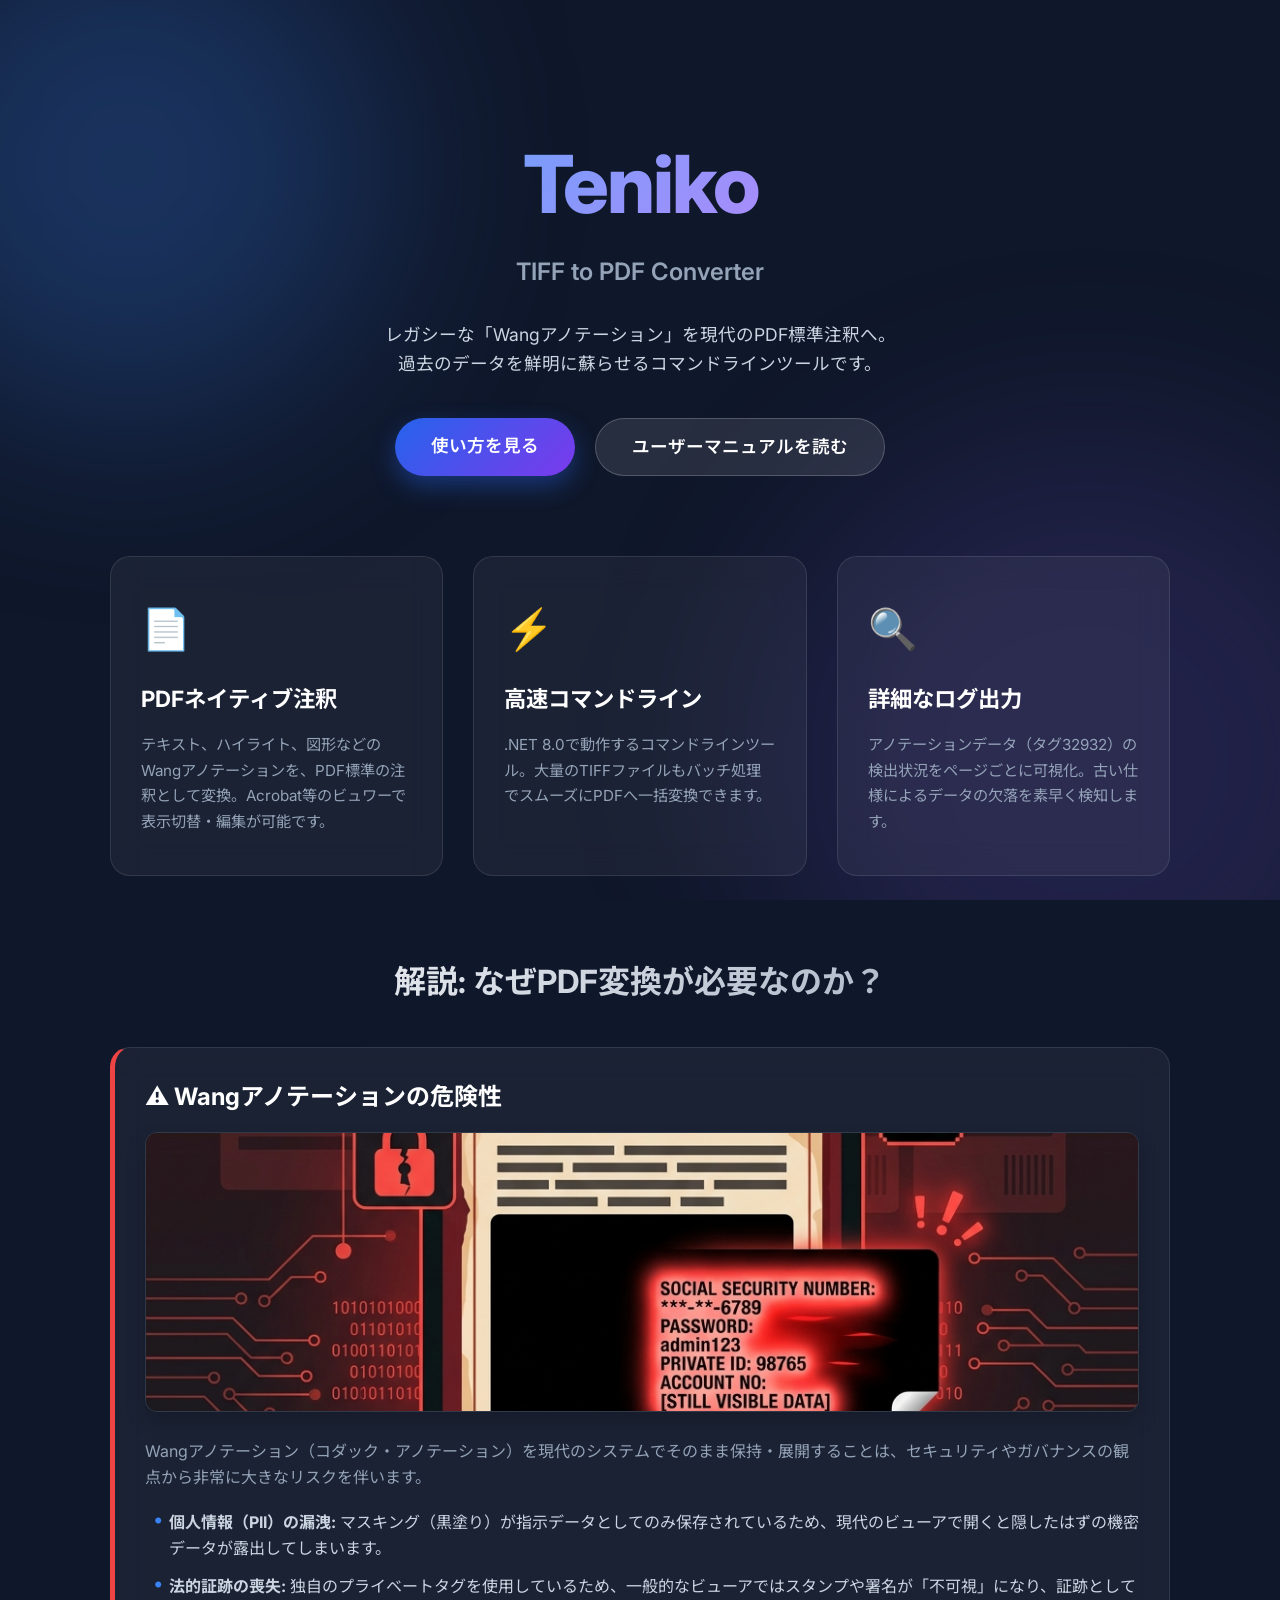
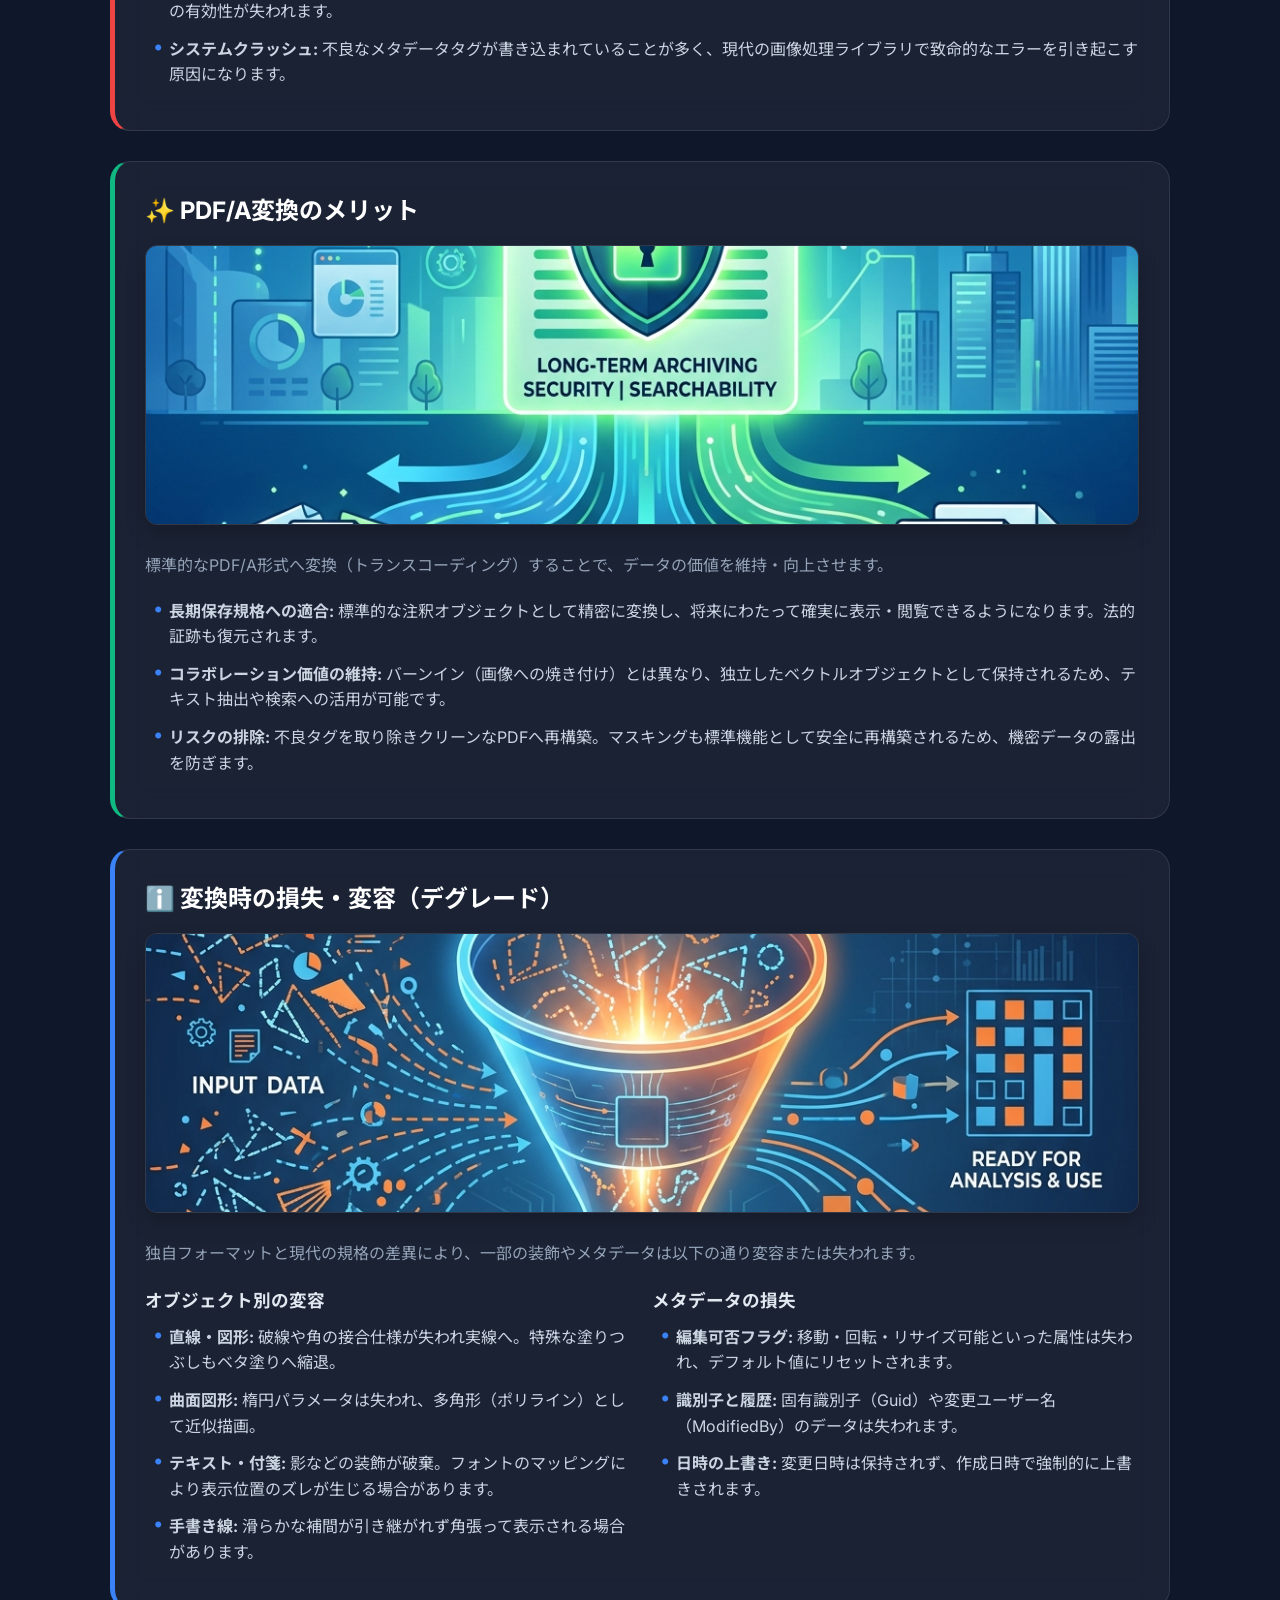
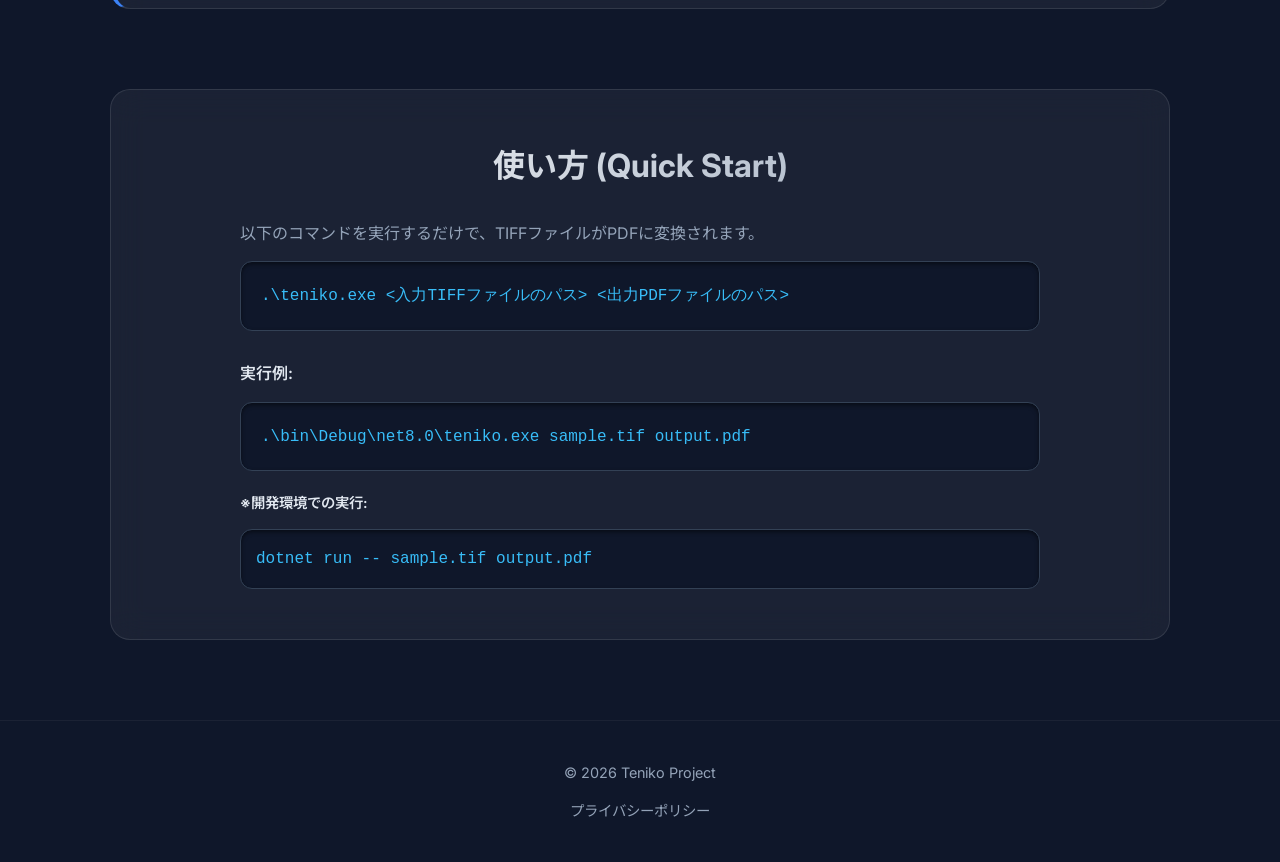
==== index.html @ c72ca00b "Move web files to root and update image links" ====
<!DOCTYPE html>
<html lang="ja">
<head>
    <meta charset="UTF-8">
    <meta name="viewport" content="width=device-width, initial-scale=1.0">
    <title>Teniko - TIFF to PDF Converter</title>
    <meta name="description" content="レガシーなWangアノテーション付きTIFFをモダンなPDFへ変換するツール「Teniko」の解説ページです。">
    <link href="https://fonts.googleapis.com/css2?family=Inter:wght@400;600;800&family=Noto+Sans+JP:wght@400;700&display=swap" rel="stylesheet">
    <link rel="stylesheet" href="style.css">
</head>
<body>
    <div class="background-shapes">
        <div class="shape shape-1"></div>
        <div class="shape shape-2"></div>
    </div>

    <header class="hero">
        <div class="container text-center">
            <h1 class="logo-title">Teniko</h1>
            <p class="tagline">TIFF to PDF Converter</p>
            <p class="hero-desc">レガシーな「Wangアノテーション」を現代のPDF標準注釈へ。<br>過去のデータを鮮明に蘇らせるコマンドラインツールです。</p>
            <div style="display: flex; gap: 20px; justify-content: center; flex-wrap: wrap;">
                <a href="#usage" class="btn-primary">使い方を見る</a>
                <a href="manual.html" class="btn-primary" style="background: rgba(255,255,255,0.1); border: 1px solid rgba(255,255,255,0.2); box-shadow: none;">ユーザーマニュアルを読む</a>
            </div>
        </div>
    </header>

    <main class="container">
        <section class="features">
            <div class="card glass">
                <div class="icon">📄</div>
                <h2>PDFネイティブ注釈</h2>
                <p>テキスト、ハイライト、図形などのWangアノテーションを、PDF標準の注釈として変換。Acrobat等のビュワーで表示切替・編集が可能です。</p>
            </div>
            <div class="card glass">
                <div class="icon">⚡</div>
                <h2>高速コマンドライン</h2>
                <p>.NET 8.0で動作するコマンドラインツール。大量のTIFFファイルもバッチ処理でスムーズにPDFへ一括変換できます。</p>
            </div>
            <div class="card glass">
                <div class="icon">🔍</div>
                <h2>詳細なログ出力</h2>
                <p>アノテーションデータ（タグ32932）の検出状況をページごとに可視化。古い仕様によるデータの欠落を素早く検知します。</p>
            </div>
        </section>

        <section class="details-section">
            <h2 class="section-title">解説: なぜPDF変換が必要なのか？</h2>
            
            <div class="detail-card glass warning-card">
                <h3>⚠️ Wangアノテーションの危険性</h3>
                <img src="img/concept_wang_risks.png" alt="Wangアノテーションの危険性" class="detail-image">
                <p>Wangアノテーション（コダック・アノテーション）を現代のシステムでそのまま保持・展開することは、セキュリティやガバナンスの観点から非常に大きなリスクを伴います。</p>
                <ul>
                    <li><strong>個人情報（PII）の漏洩:</strong> マスキング（黒塗り）が指示データとしてのみ保存されているため、現代のビューアで開くと隠したはずの機密データが露出してしまいます。</li>
                    <li><strong>法的証跡の喪失:</strong> 独自のプライベートタグを使用しているため、一般的なビューアではスタンプや署名が「不可視」になり、証跡としての有効性が失われます。</li>
                    <li><strong>システムクラッシュ:</strong> 不良なメタデータタグが書き込まれていることが多く、現代の画像処理ライブラリで致命的なエラーを引き起こす原因になります。</li>
                </ul>
            </div>

            <div class="detail-card glass success-card">
                <h3>✨ PDF/A変換のメリット</h3>
                <img src="img/concept_pdf_benefits.png" alt="PDF/A変換のメリット" class="detail-image">
                <p>標準的なPDF/A形式へ変換（トランスコーディング）することで、データの価値を維持・向上させます。</p>
                <ul>
                    <li><strong>長期保存規格への適合:</strong> 標準的な注釈オブジェクトとして精密に変換し、将来にわたって確実に表示・閲覧できるようになります。法的証跡も復元されます。</li>
                    <li><strong>コラボレーション価値の維持:</strong> バーンイン（画像への焼き付け）とは異なり、独立したベクトルオブジェクトとして保持されるため、テキスト抽出や検索への活用が可能です。</li>
                    <li><strong>リスクの排除:</strong> 不良タグを取り除きクリーンなPDFへ再構築。マスキングも標準機能として安全に再構築されるため、機密データの露出を防ぎます。</li>
                </ul>
            </div>

            <div class="detail-card glass info-card">
                <h3>ℹ️ 変換時の損失・変容（デグレード）</h3>
                <img src="img/concept_degradation.png" alt="変換時の損失・変容" class="detail-image">
                <p>独自フォーマットと現代の規格の差異により、一部の装飾やメタデータは以下の通り変容または失われます。</p>
                <div class="grid-2col">
                    <div>
                        <h4>オブジェクト別の変容</h4>
                        <ul>
                            <li><strong>直線・図形:</strong> 破線や角の接合仕様が失われ実線へ。特殊な塗りつぶしもベタ塗りへ縮退。</li>
                            <li><strong>曲面図形:</strong> 楕円パラメータは失われ、多角形（ポリライン）として近似描画。</li>
                            <li><strong>テキスト・付箋:</strong> 影などの装飾が破棄。フォントのマッピングにより表示位置のズレが生じる場合があります。</li>
                            <li><strong>手書き線:</strong> 滑らかな補間が引き継がれず角張って表示される場合があります。</li>
                        </ul>
                    </div>
                    <div>
                        <h4>メタデータの損失</h4>
                        <ul>
                            <li><strong>編集可否フラグ:</strong> 移動・回転・リサイズ可能といった属性は失われ、デフォルト値にリセットされます。</li>
                            <li><strong>識別子と履歴:</strong> 固有識別子（Guid）や変更ユーザー名（ModifiedBy）のデータは失われます。</li>
                            <li><strong>日時の上書き:</strong> 変更日時は保持されず、作成日時で強制的に上書きされます。</li>
                        </ul>
                    </div>
                </div>
            </div>
        </section>

        <section id="usage" class="usage-section glass">
            <h2>使い方 (Quick Start)</h2>
            <div class="code-block-container">
                <p>以下のコマンドを実行するだけで、TIFFファイルがPDFに変換されます。</p>
                <div class="code-block">
                    <code>.\teniko.exe &lt;入力TIFFファイルのパス&gt; &lt;出力PDFファイルのパス&gt;</code>
                </div>
                <p class="example-title">実行例:</p>
                <div class="code-block">
                    <code>.\bin\Debug\net8.0\teniko.exe sample.tif output.pdf</code>
                </div>
                <p class="example-title" style="margin-top:20px; font-size:0.9em;">※開発環境での実行:</p>
                <div class="code-block" style="padding:15px;">
                    <code>dotnet run -- sample.tif output.pdf</code>
                </div>
            </div>
        </section>
    </main>

    <footer>
        <p>&copy; 2026 Teniko Project</p>
        <div style="margin-top: 15px;">
            <a href="privacy.html" style="color: var(--text-secondary); text-decoration: none; font-size: 0.9rem; transition: color 0.3s;" onmouseover="this.style.color='#fff'" onmouseout="this.style.color='var(--text-secondary)'">プライバシーポリシー</a>
        </div>
    </footer>

    <script>
        document.addEventListener('DOMContentLoaded', () => {
            const observer = new IntersectionObserver((entries) => {
                entries.forEach(entry => {
                    if (entry.isIntersecting) {
                        entry.target.style.opacity = 1;
                        entry.target.style.transform = 'translateY(0)';
                        observer.unobserve(entry.target);
                    }
                });
            }, { threshold: 0.1 });

            document.querySelectorAll('.card, .usage-section, .detail-card').forEach(el => {
                el.style.opacity = 0;
                el.style.transform = 'translateY(30px)';
                el.style.transition = 'all 0.8s cubic-bezier(0.4, 0, 0.2, 1)';
                observer.observe(el);
            });
        });
    </script>
</body>
</html>
---- style.css ----
:root {
    --bg-color: #0f172a;
    --text-primary: #f8fafc;
    --text-secondary: #94a3b8;
    --accent-color: #3b82f6;
    --accent-glow: rgba(59, 130, 246, 0.5);
    --glass-bg: rgba(255, 255, 255, 0.05);
    --glass-border: rgba(255, 255, 255, 0.1);
}

* {
    box-sizing: border-box;
    margin: 0;
    padding: 0;
}

body {
    font-family: 'Inter', 'Noto Sans JP', sans-serif;
    background-color: var(--bg-color);
    color: var(--text-primary);
    line-height: 1.6;
    overflow-x: hidden;
    position: relative;
}

/* Background animated shapes */
.background-shapes {
    position: fixed;
    top: 0;
    left: 0;
    width: 100vw;
    height: 100vh;
    z-index: -1;
    overflow: hidden;
}

.shape {
    position: absolute;
    filter: blur(100px);
    border-radius: 50%;
    animation: float 20s infinite alternate;
}

.shape-1 {
    width: 40vw;
    height: 40vw;
    background: rgba(59, 130, 246, 0.25);
    top: -10%;
    left: -10%;
}

.shape-2 {
    width: 50vw;
    height: 50vw;
    background: rgba(139, 92, 246, 0.15);
    bottom: -20%;
    right: -10%;
    animation-delay: -5s;
}

@keyframes float {
    0% { transform: translate(0, 0) scale(1); }
    100% { transform: translate(50px, 50px) scale(1.1); }
}

.container {
    max-width: 1100px;
    margin: 0 auto;
    padding: 0 20px;
}

.text-center {
    text-align: center;
}

/* Hero Section */
.hero {
    padding: 120px 0 80px;
    display: flex;
    flex-direction: column;
    align-items: center;
    justify-content: center;
}

.logo-title {
    font-size: 5rem;
    font-weight: 800;
    background: linear-gradient(135deg, #60a5fa, #c084fc);
    -webkit-background-clip: text;
    -webkit-text-fill-color: transparent;
    margin-bottom: 5px;
    letter-spacing: -2px;
}

.tagline {
    font-size: 1.5rem;
    color: var(--text-secondary);
    margin-bottom: 30px;
    font-weight: 600;
}

.hero-desc {
    font-size: 1.1rem;
    max-width: 600px;
    margin: 0 auto 40px;
    color: #cbd5e1;
}

.btn-primary {
    display: inline-block;
    padding: 14px 36px;
    font-size: 1.1rem;
    font-weight: 600;
    color: #fff;
    background: linear-gradient(135deg, #2563eb, #7c3aed);
    border-radius: 50px;
    text-decoration: none;
    box-shadow: 0 10px 25px rgba(37, 99, 235, 0.4);
    transition: all 0.3s ease;
}

.btn-primary:hover {
    transform: translateY(-3px);
    box-shadow: 0 15px 35px rgba(37, 99, 235, 0.6);
}

/* Glassmorphism utility */
.glass {
    background: var(--glass-bg);
    backdrop-filter: blur(16px);
    -webkit-backdrop-filter: blur(16px);
    border: 1px solid var(--glass-border);
    border-radius: 20px;
}

/* Features Section */
.features {
    display: grid;
    grid-template-columns: repeat(auto-fit, minmax(300px, 1fr));
    gap: 30px;
    margin-bottom: 80px;
}

.card {
    padding: 40px 30px;
    text-align: left;
    transition: transform 0.3s ease, box-shadow 0.3s ease, border-color 0.3s ease;
}

.card:hover {
    transform: translateY(-10px) !important;
    box-shadow: 0 20px 40px rgba(0, 0, 0, 0.4);
    border-color: rgba(255, 255, 255, 0.3);
}

.card .icon {
    font-size: 2.5rem;
    margin-bottom: 20px;
}

.card h2 {
    font-size: 1.4rem;
    margin-bottom: 15px;
    color: #fff;
    font-weight: 700;
}

.card p {
    color: var(--text-secondary);
    font-size: 0.95rem;
    line-height: 1.7;
}

/* Usage Section */
.usage-section {
    padding: 50px;
    margin-bottom: 80px;
}

.usage-section h2 {
    font-size: 2rem;
    margin-bottom: 30px;
    text-align: center;
    background: linear-gradient(135deg, #fff, #94a3b8);
    -webkit-background-clip: text;
    -webkit-text-fill-color: transparent;
}

.code-block-container {
    max-width: 800px;
    margin: 0 auto;
}

.code-block-container p {
    margin-bottom: 15px;
    color: var(--text-secondary);
}

.example-title {
    margin-top: 30px;
    font-weight: 600;
    color: #e2e8f0 !important;
}

.code-block {
    background: #0f172a;
    padding: 20px;
    border-radius: 12px;
    border: 1px solid #334155;
    position: relative;
    overflow-x: auto;
    box-shadow: inset 0 2px 4px rgba(0,0,0,0.5);
}

.code-block code {
    font-family: 'Consolas', 'Courier New', monospace;
    color: #38bdf8;
    font-size: 1rem;
}

/* Footer */
footer {
    text-align: center;
    padding: 40px 0;
    color: var(--text-secondary);
    border-top: 1px solid rgba(255,255,255,0.05);
    font-size: 0.9rem;
}

/* Details Section */
.details-section {
    margin-bottom: 80px;
}

.section-title {
    font-size: 2rem;
    text-align: center;
    margin-bottom: 40px;
    background: linear-gradient(135deg, #fff, #94a3b8);
    -webkit-background-clip: text;
    -webkit-text-fill-color: transparent;
}

.detail-card {
    padding: 30px;
    margin-bottom: 30px;
    border-left: 5px solid transparent;
}

.warning-card { border-left-color: #ef4444; }
.success-card { border-left-color: #10b981; }
.info-card { border-left-color: #3b82f6; }

.detail-card h3 {
    font-size: 1.5rem;
    margin-bottom: 15px;
    color: #fff;
    display: flex;
    align-items: center;
    gap: 10px;
}

.detail-card p {
    color: var(--text-secondary);
    margin-bottom: 20px;
}

.detail-image {
    width: 100%;
    max-height: 280px;
    object-fit: cover;
    border-radius: 12px;
    margin-bottom: 20px;
    border: 1px solid rgba(255, 255, 255, 0.1);
    box-shadow: 0 10px 20px rgba(0, 0, 0, 0.2);
}

.detail-card ul {
    list-style: none;
    padding-left: 0;
}

.detail-card ul li {
    margin-bottom: 12px;
    padding-left: 24px;
    position: relative;
    color: #cbd5e1;
}

.detail-card ul li::before {
    content: '•';
    position: absolute;
    left: 8px;
    color: var(--accent-color);
    font-size: 1.2rem;
    line-height: 1;
}

.grid-2col {
    display: grid;
    grid-template-columns: 1fr 1fr;
    gap: 20px;
}

.grid-2col h4 {
    color: #e2e8f0;
    margin-bottom: 10px;
    font-size: 1.1rem;
}

@media (max-width: 768px) {
    .grid-2col {
        grid-template-columns: 1fr;
    }
}
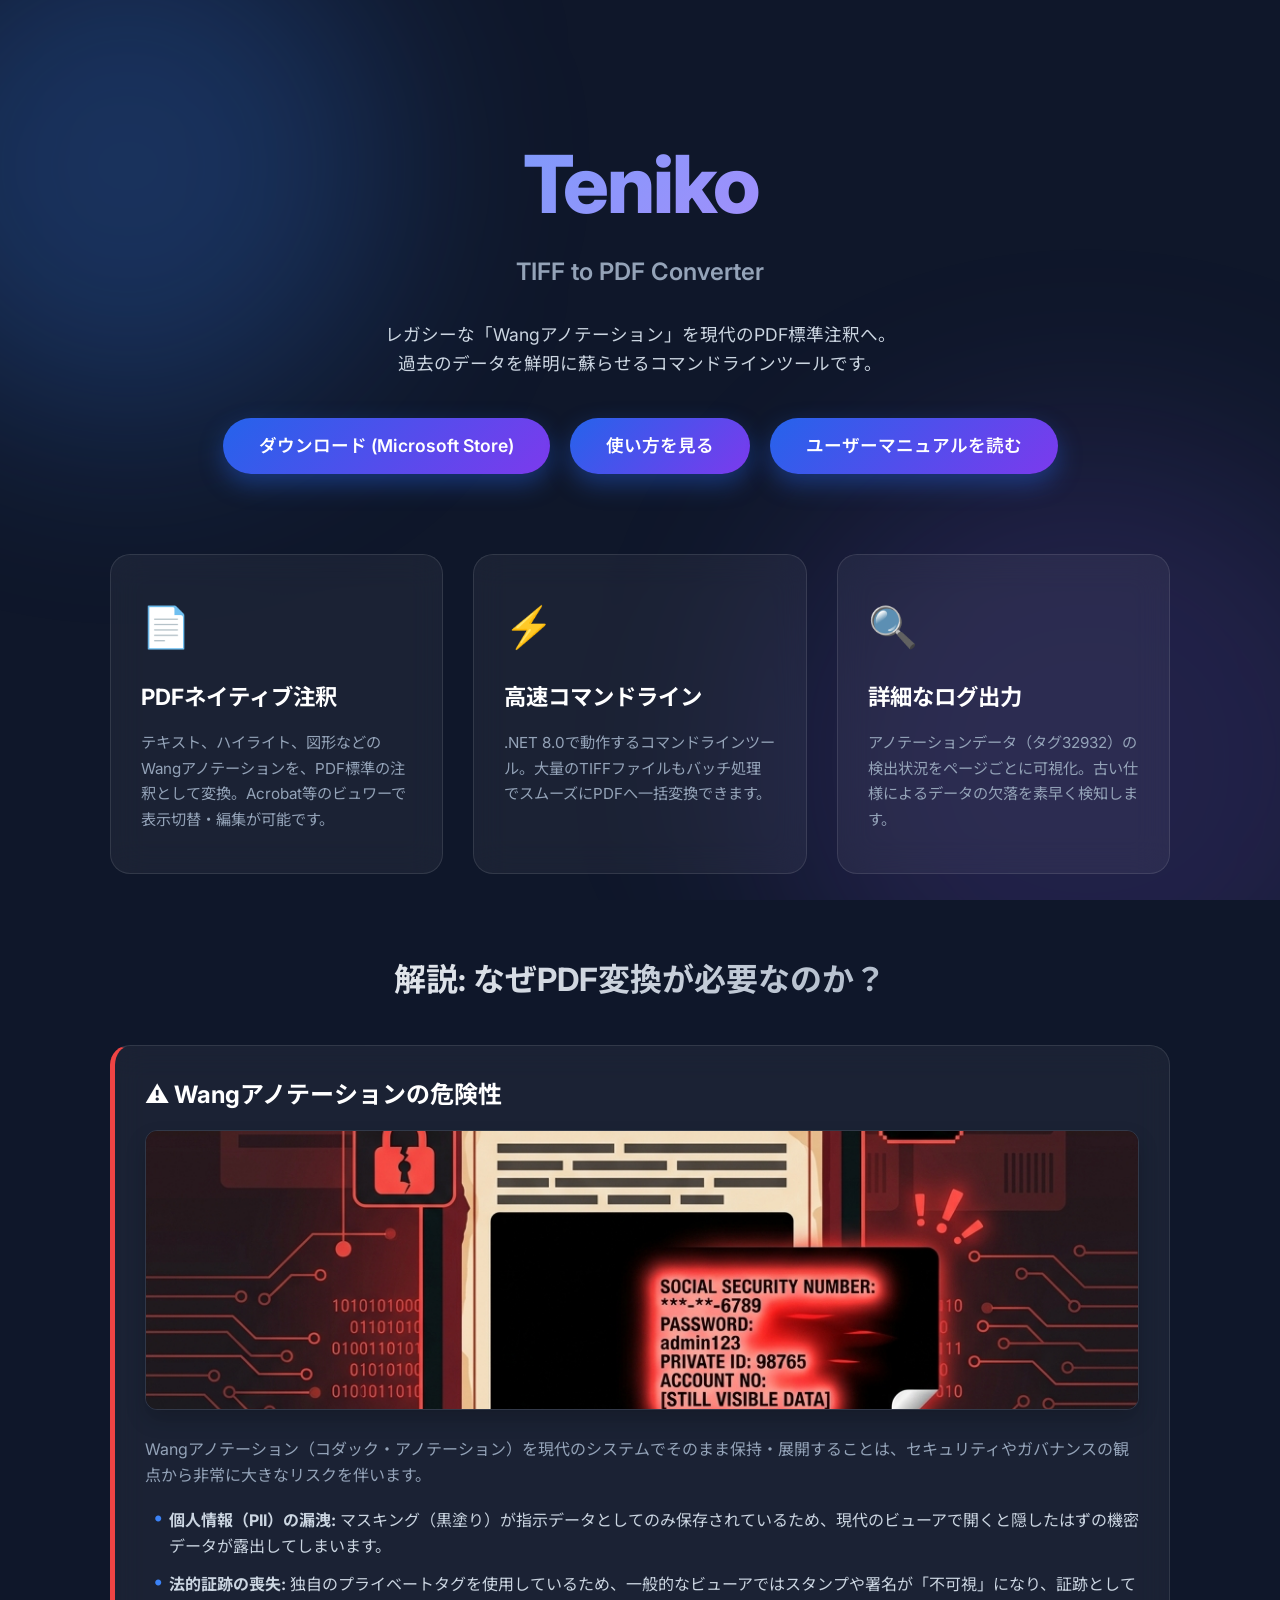
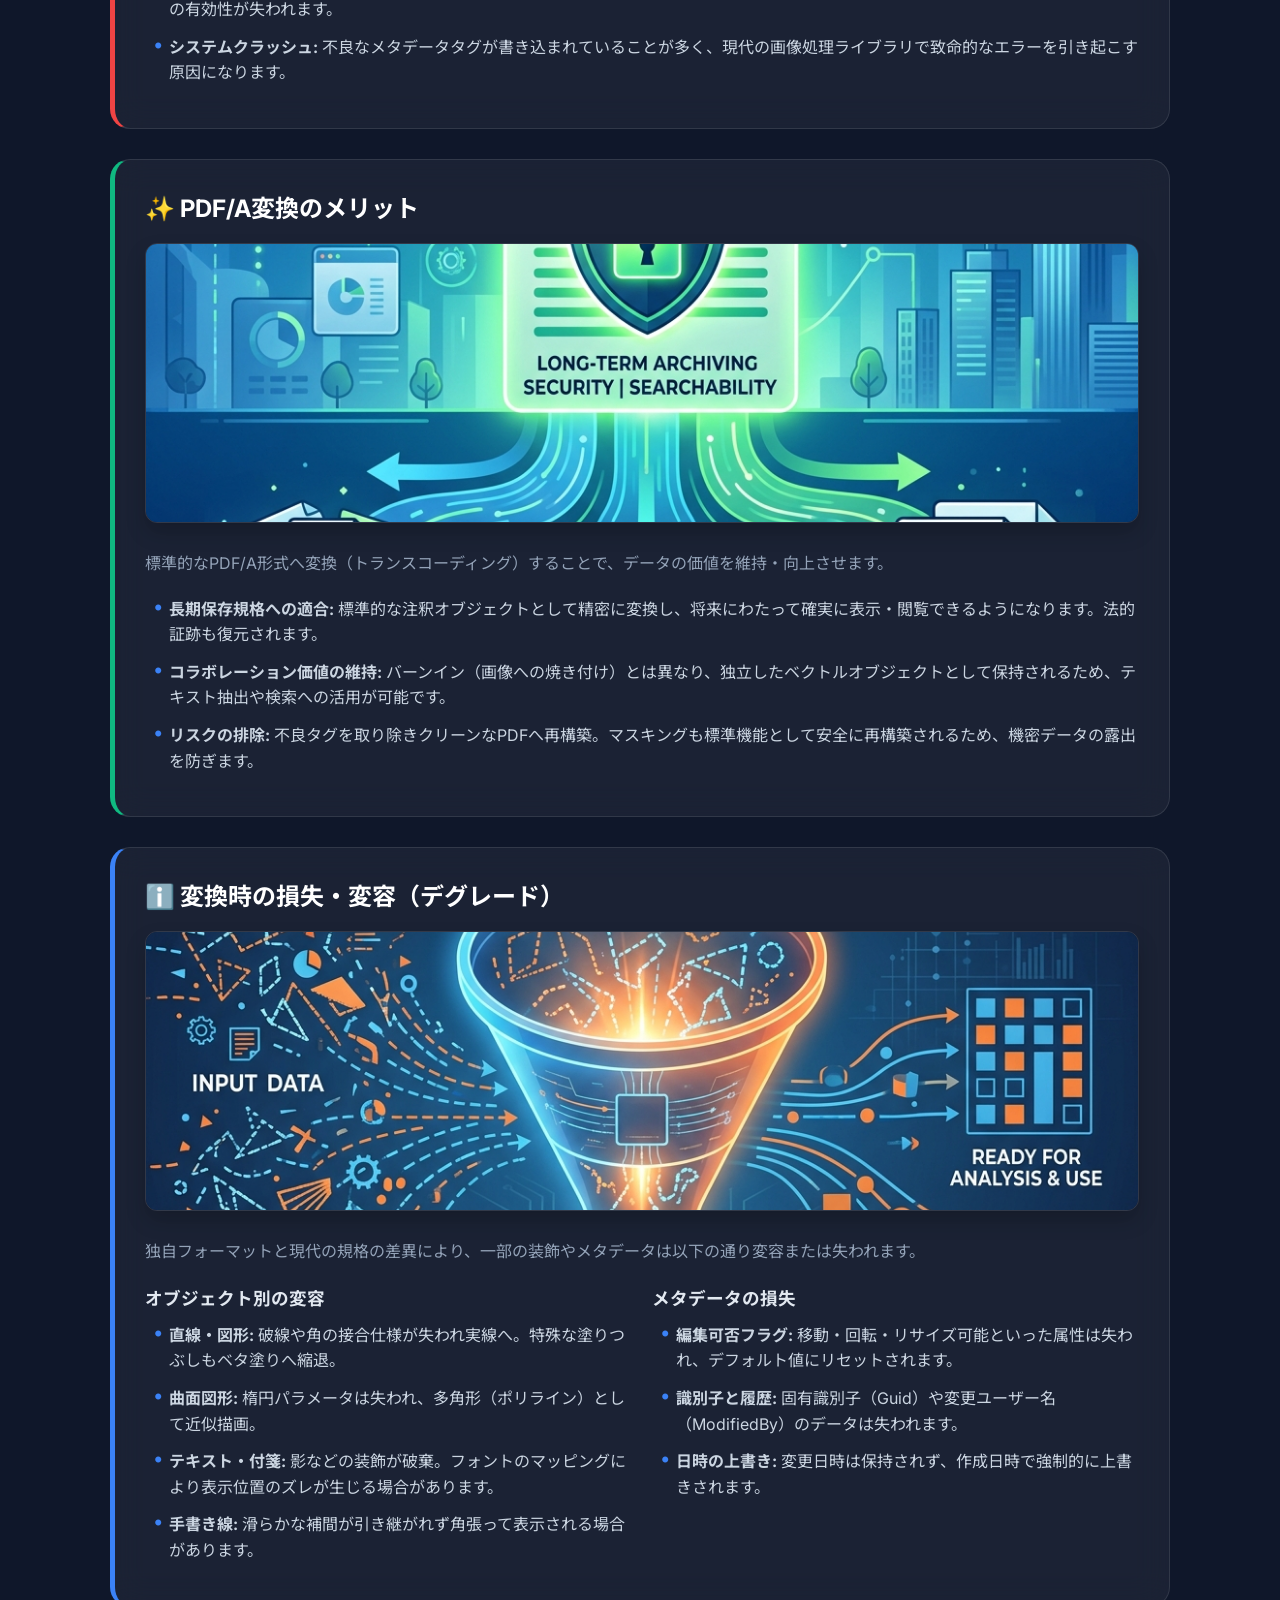
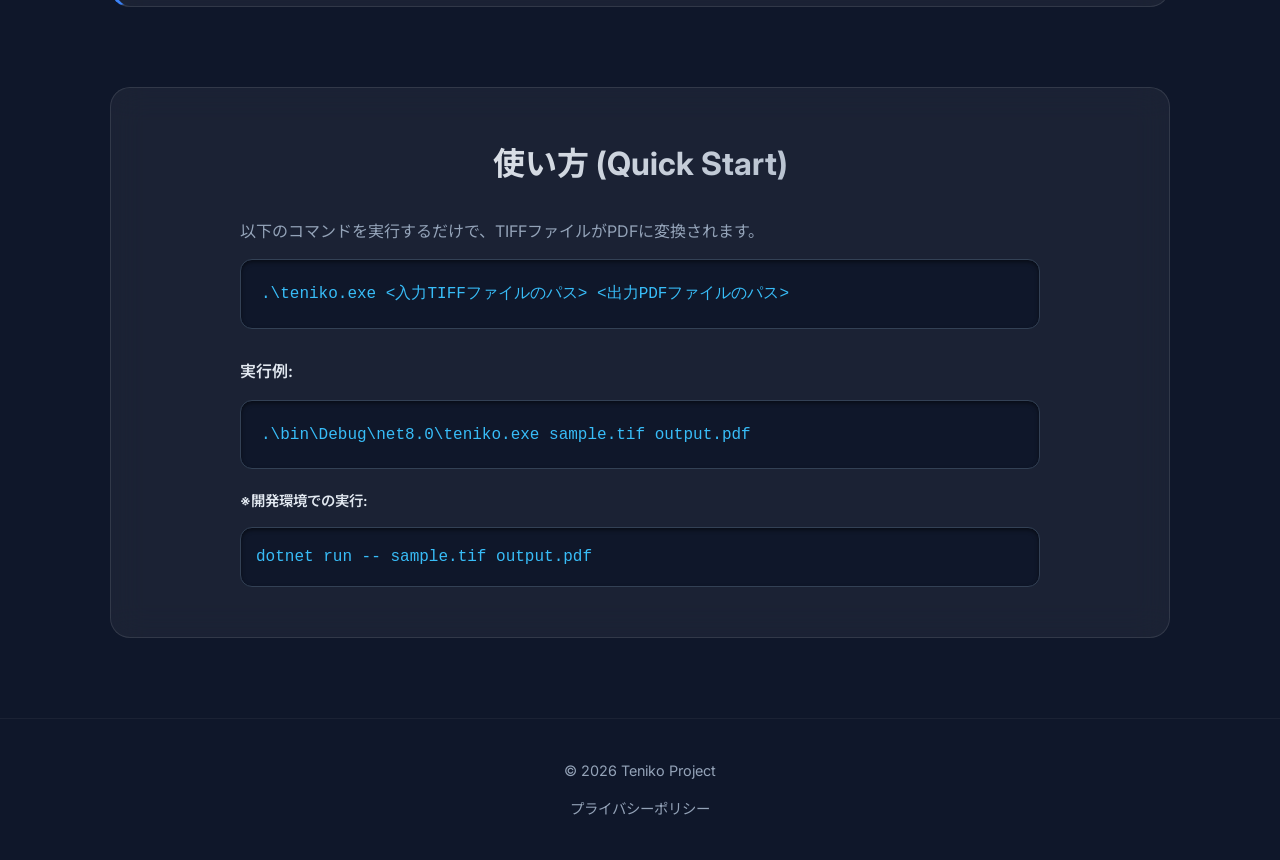
==== commit 48bf667a: "feat: ダウンロードボタンの追加とボタンデザインの統一" ====
--- a/index.html
+++ b/index.html
@@ -20,8 +20,9 @@
             <p class="tagline">TIFF to PDF Converter</p>
             <p class="hero-desc">レガシーな「Wangアノテーション」を現代のPDF標準注釈へ。<br>過去のデータを鮮明に蘇らせるコマンドラインツールです。</p>
             <div style="display: flex; gap: 20px; justify-content: center; flex-wrap: wrap;">
+                <a href="https://apps.microsoft.com/store/detail/9NNN3JRB1NVX?cid=DevShareMCLPCS" class="btn-primary" target="_blank" rel="noopener noreferrer">ダウンロード (Microsoft Store)</a>
                 <a href="#usage" class="btn-primary">使い方を見る</a>
-                <a href="manual.html" class="btn-primary" style="background: rgba(255,255,255,0.1); border: 1px solid rgba(255,255,255,0.2); box-shadow: none;">ユーザーマニュアルを読む</a>
+                <a href="manual.html" class="btn-primary">ユーザーマニュアルを読む</a>
             </div>
         </div>
     </header>
